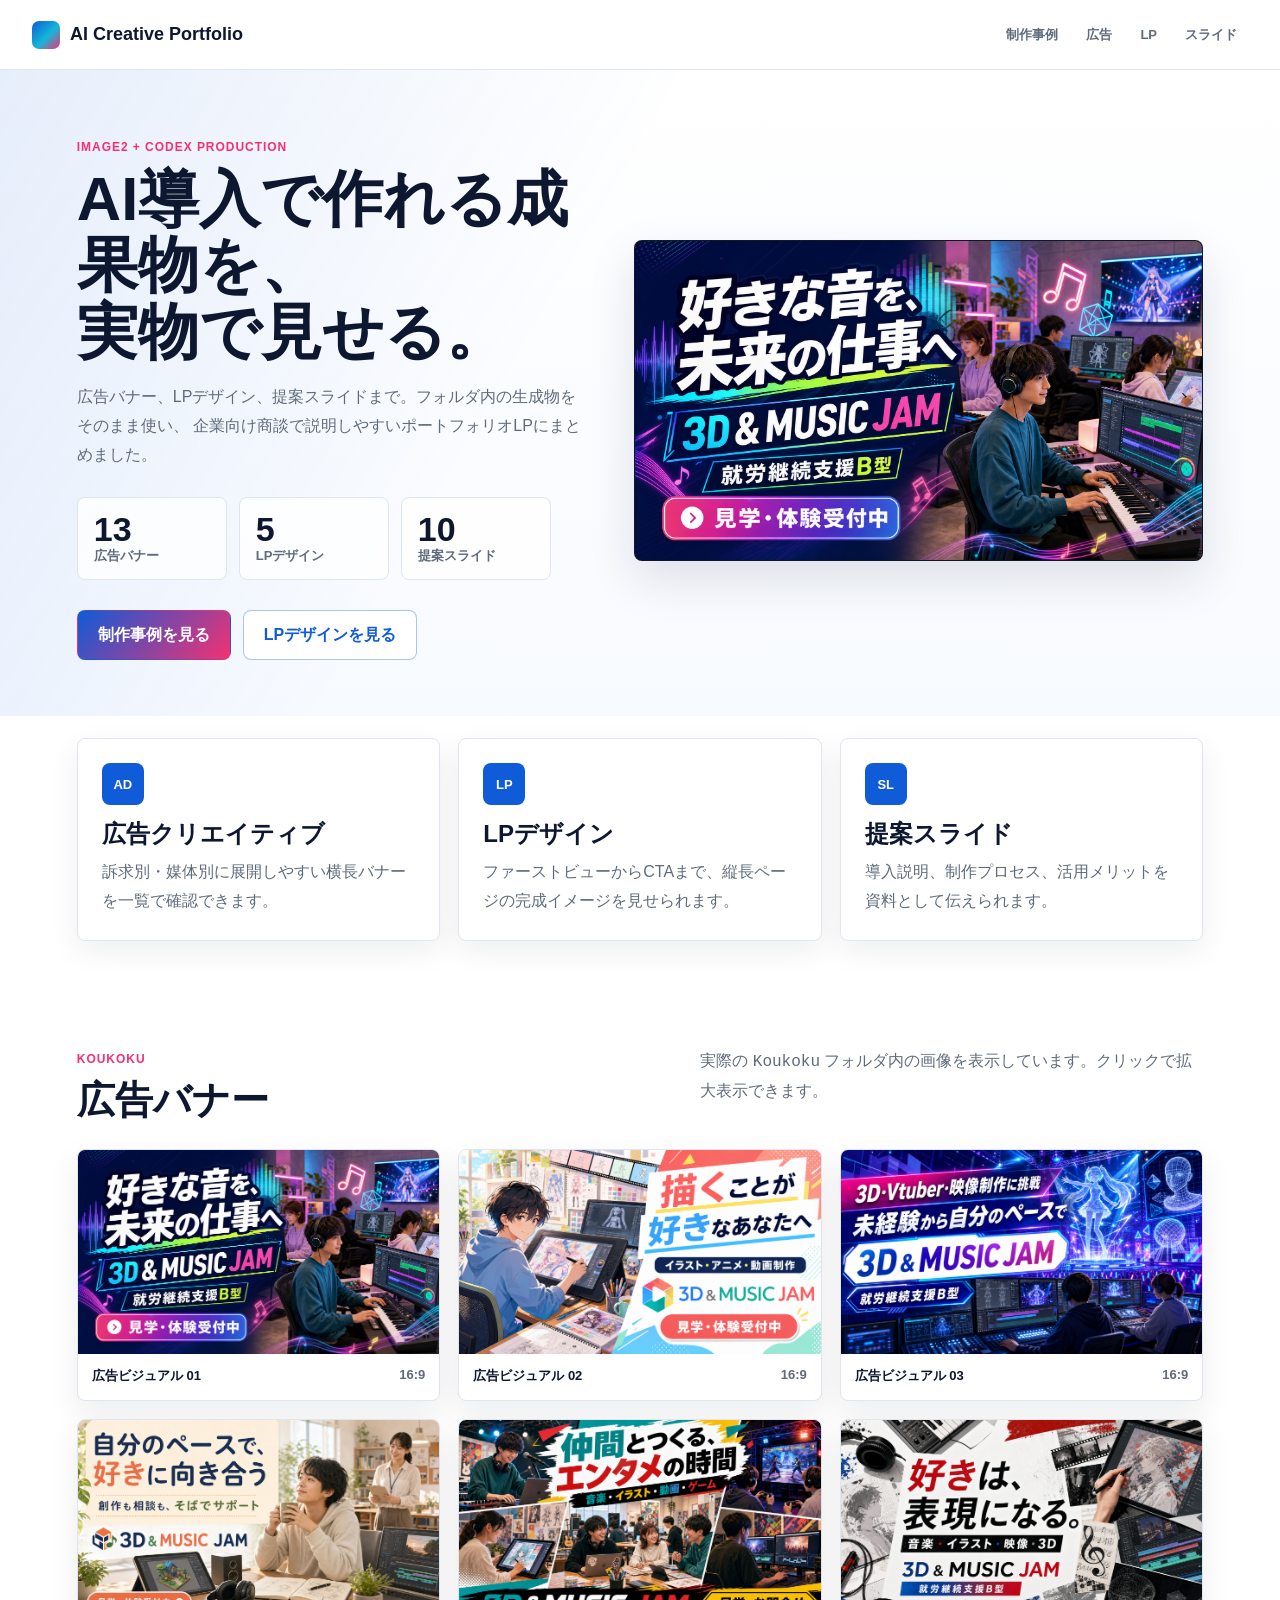
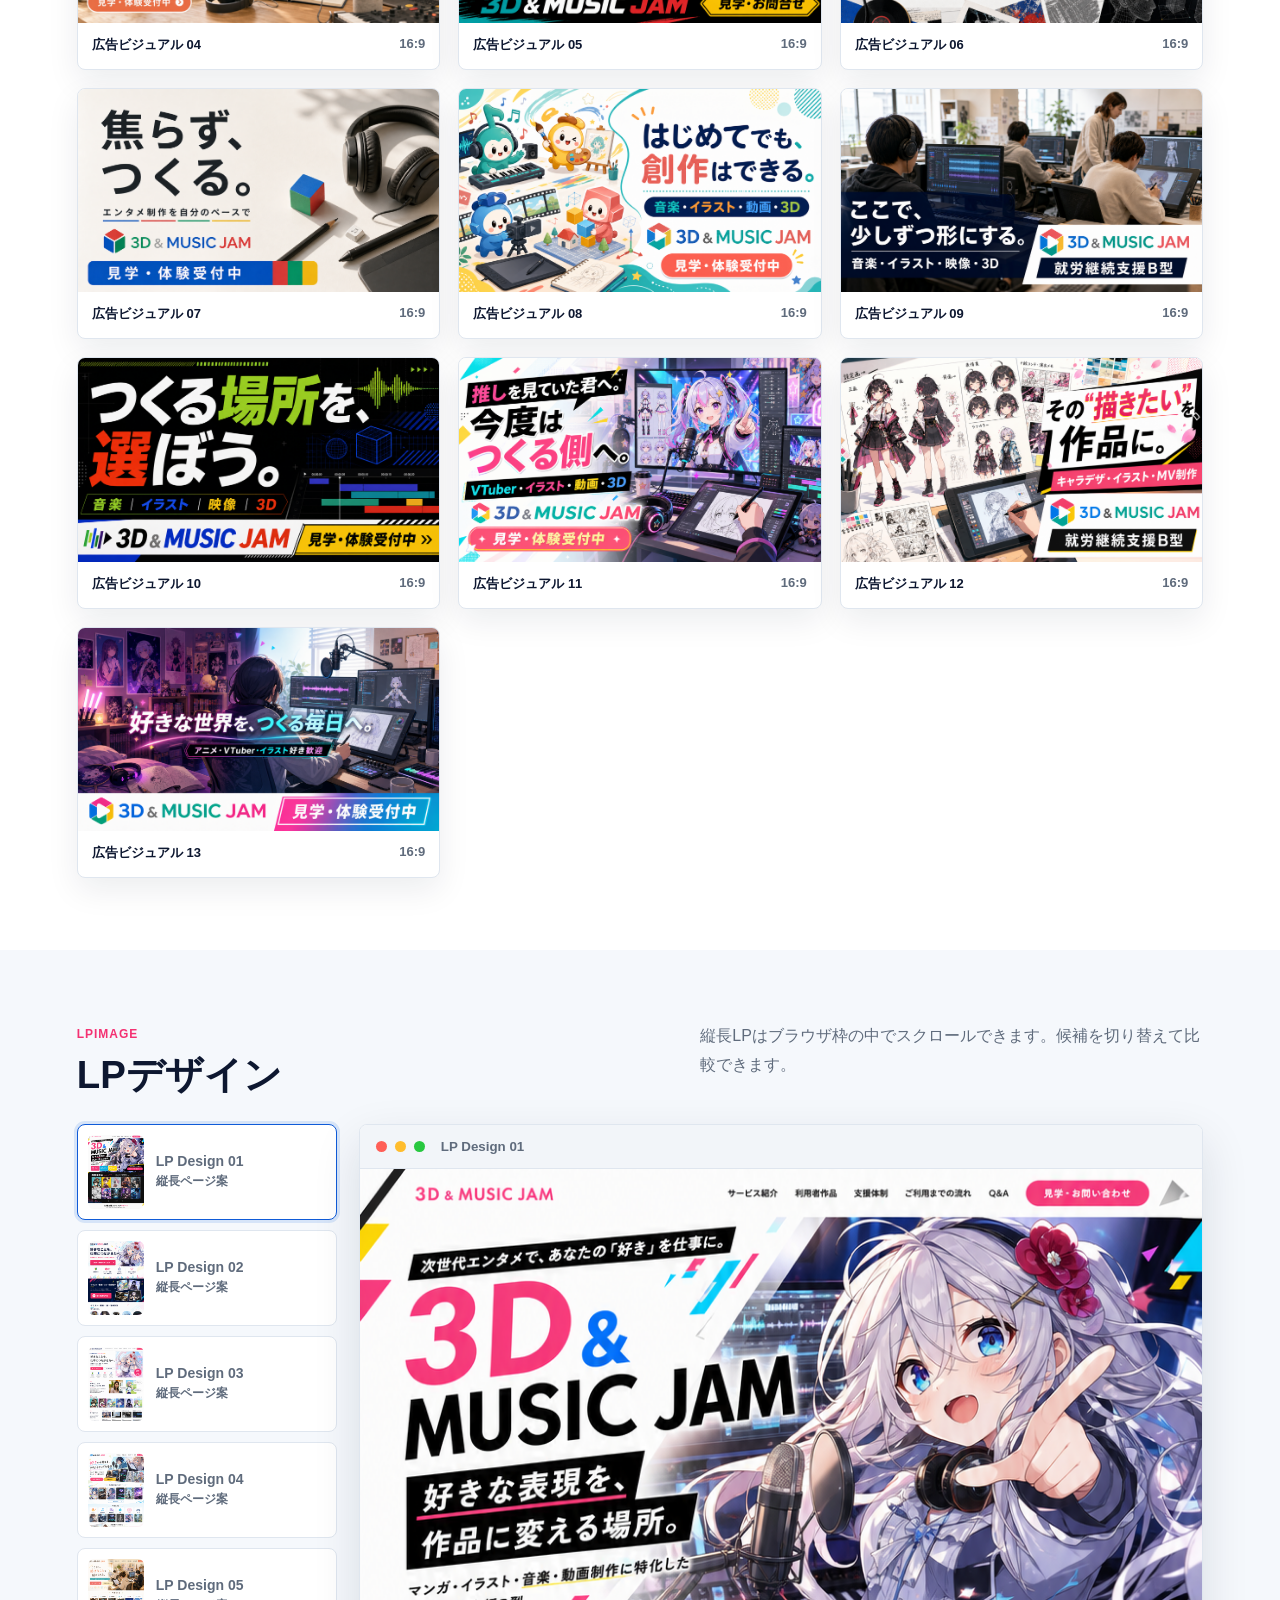
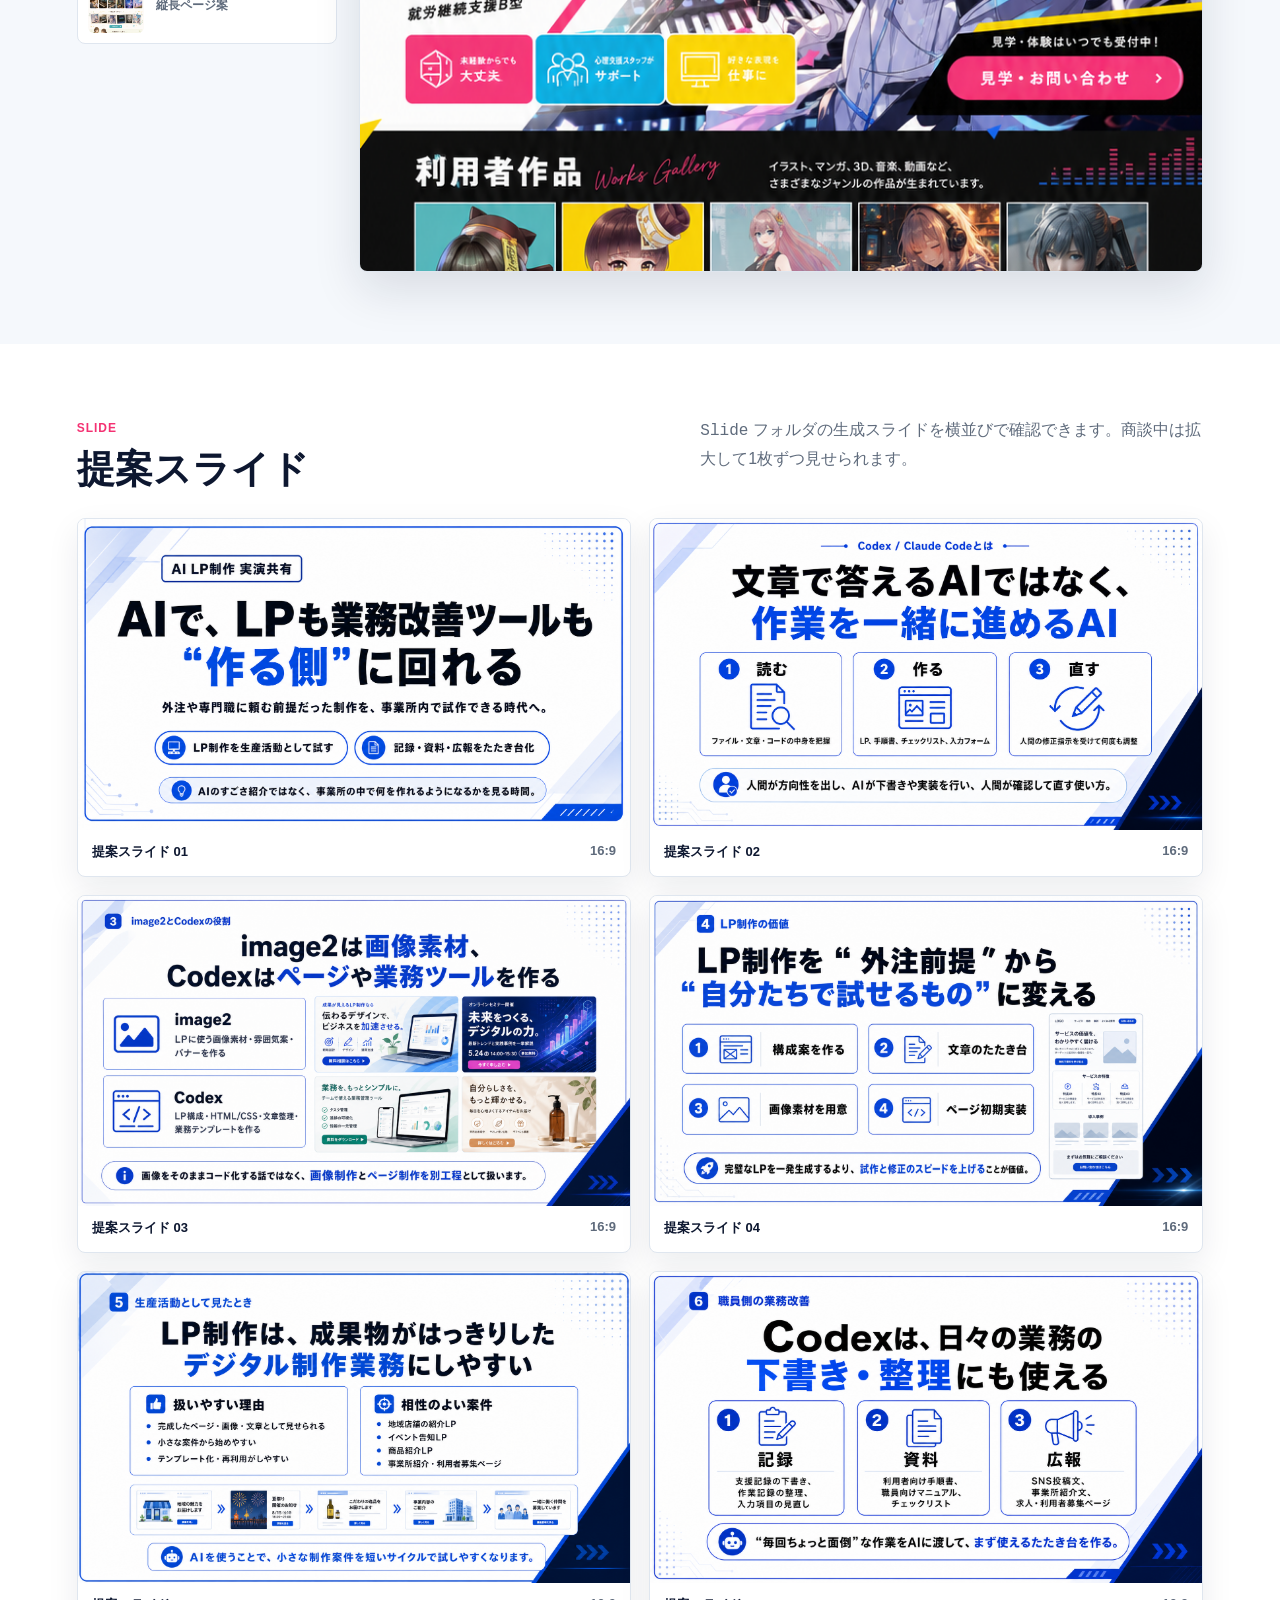
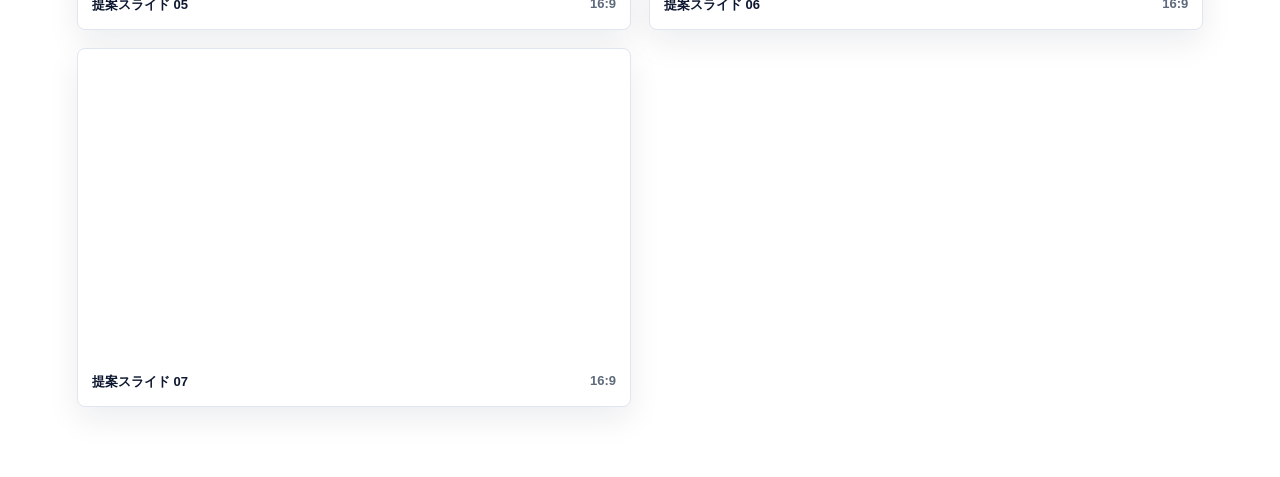
==== index.html @ 58f2212a "Add portfolio page for GitHub Pages" ====
<!doctype html>
<html lang="ja">
  <head>
    <meta charset="utf-8" />
    <meta name="viewport" content="width=device-width, initial-scale=1" />
    <title>AI Creative Portfolio | 生成成果物プレビュー</title>
    <link rel="stylesheet" href="./styles.css" />
  </head>
  <body>
    <header class="site-header">
      <a class="brand" href="#top" aria-label="AI Creative Portfolio">
        <span class="brand-mark"></span>
        <span>AI Creative Portfolio</span>
      </a>
      <nav class="nav" aria-label="ページ内ナビゲーション">
        <a href="#works">制作事例</a>
        <a href="#ads">広告</a>
        <a href="#lp">LP</a>
        <a href="#slides">スライド</a>
      </nav>
    </header>

    <main id="top">
      <section class="hero">
        <div class="hero-copy">
          <p class="eyebrow">Image2 + Codex Production</p>
          <h1>
            <span>AI導入で作れる成果物を、</span>
            <span>実物で見せる。</span>
          </h1>
          <p class="lead">
            広告バナー、LPデザイン、提案スライドまで。フォルダ内の生成物をそのまま使い、
            企業向け商談で説明しやすいポートフォリオLPにまとめました。
          </p>
          <div class="proof-grid" aria-label="成果物数">
            <div>
              <strong>13</strong>
              <span>広告バナー</span>
            </div>
            <div>
              <strong>5</strong>
              <span>LPデザイン</span>
            </div>
            <div>
              <strong>10</strong>
              <span>提案スライド</span>
            </div>
          </div>
          <div class="hero-actions">
            <a class="button primary" href="#works">制作事例を見る</a>
            <a class="button secondary" href="#lp">LPデザインを見る</a>
          </div>
        </div>

        <figure class="hero-visual">
          <img
            src="./Koukoku/ig_0d5743337ded92db016a002f4cf4f08191a73c2a82276c348d.png"
            alt="3D & MUSIC JAMの広告バナー生成例"
          />
        </figure>
      </section>

      <section class="overview" id="works" aria-label="制作カテゴリ">
        <article>
          <span class="category-icon">AD</span>
          <h2>広告クリエイティブ</h2>
          <p>訴求別・媒体別に展開しやすい横長バナーを一覧で確認できます。</p>
        </article>
        <article>
          <span class="category-icon">LP</span>
          <h2>LPデザイン</h2>
          <p>ファーストビューからCTAまで、縦長ページの完成イメージを見せられます。</p>
        </article>
        <article>
          <span class="category-icon">SL</span>
          <h2>提案スライド</h2>
          <p>導入説明、制作プロセス、活用メリットを資料として伝えられます。</p>
        </article>
      </section>

      <section class="section" id="ads">
        <div class="section-head">
          <div>
            <p class="eyebrow">Koukoku</p>
            <h2>広告バナー</h2>
          </div>
          <p>
            実際の <code>Koukoku</code> フォルダ内の画像を表示しています。クリックで拡大表示できます。
          </p>
        </div>
        <div class="ad-grid" id="adGrid"></div>
      </section>

      <section class="section split-section" id="lp">
        <div class="section-head">
          <div>
            <p class="eyebrow">LPImage</p>
            <h2>LPデザイン</h2>
          </div>
          <p>
            縦長LPはブラウザ枠の中でスクロールできます。候補を切り替えて比較できます。
          </p>
        </div>
        <div class="lp-workspace">
          <aside class="lp-selector" id="lpList" aria-label="LP候補一覧"></aside>
          <div class="browser-frame">
            <div class="browser-bar">
              <span></span><span></span><span></span>
              <small id="lpName">LP Design 01</small>
            </div>
            <div class="lp-scroll">
              <img id="lpPreview" alt="選択中のLPデザイン" />
            </div>
          </div>
        </div>
      </section>

      <section class="section" id="slides">
        <div class="section-head">
          <div>
            <p class="eyebrow">Slide</p>
            <h2>提案スライド</h2>
          </div>
          <p>
            <code>Slide</code> フォルダの生成スライドを横並びで確認できます。商談中は拡大して1枚ずつ見せられます。
          </p>
        </div>
        <div class="slide-grid" id="slideRail"></div>
      </section>

    </main>

    <dialog class="lightbox" id="lightbox">
      <button class="icon-button" id="closeLightbox" aria-label="閉じる">×</button>
      <img id="lightboxImage" alt="" />
      <p id="lightboxCaption"></p>
    </dialog>

    <script src="./script.js"></script>
  </body>
</html>
---- styles.css ----
:root {
  color-scheme: light;
  --ink: #0d1730;
  --muted: #5f6b7c;
  --line: #dfe6ef;
  --soft: #f5f8fc;
  --panel: #ffffff;
  --blue: #0f5bd8;
  --deep-blue: #082d79;
  --cyan: #12b8d8;
  --pink: #f43172;
  --green: #11946a;
  --shadow: 0 18px 48px rgba(13, 23, 48, 0.12);
}

* {
  box-sizing: border-box;
}

html {
  scroll-behavior: smooth;
}

body {
  margin: 0;
  color: var(--ink);
  font-family:
    Inter, "Helvetica Neue", Arial, "Hiragino Kaku Gothic ProN", "Yu Gothic",
    Meiryo, sans-serif;
  background: var(--soft);
  letter-spacing: 0;
}

img {
  display: block;
  max-width: 100%;
}

a {
  color: inherit;
  text-decoration: none;
}

.site-header {
  position: sticky;
  top: 0;
  z-index: 30;
  display: flex;
  align-items: center;
  justify-content: space-between;
  min-height: 70px;
  padding: 0 32px;
  background: rgba(255, 255, 255, 0.92);
  border-bottom: 1px solid var(--line);
  backdrop-filter: blur(16px);
}

.brand,
.nav,
.hero-actions,
.proof-grid,
.browser-bar {
  display: flex;
  align-items: center;
}

.brand {
  gap: 10px;
  font-size: 18px;
  font-weight: 900;
  letter-spacing: 0;
}

.brand-mark {
  width: 28px;
  height: 28px;
  border-radius: 7px;
  background: linear-gradient(135deg, var(--blue), var(--cyan) 55%, var(--pink));
}

.nav {
  gap: 6px;
}

.nav a {
  padding: 9px 11px;
  border-radius: 8px;
  color: var(--muted);
  font-size: 13px;
  font-weight: 800;
  white-space: nowrap;
}

.nav a:hover {
  color: var(--ink);
  background: #edf3fb;
}

.hero {
  display: grid;
  grid-template-columns: minmax(0, 0.95fr) minmax(420px, 1.05fr);
  gap: 42px;
  align-items: center;
  padding: 70px 6vw 56px;
  background:
    linear-gradient(120deg, rgba(15, 91, 216, 0.1), transparent 42%),
    linear-gradient(180deg, #ffffff 0%, #f7faff 100%);
}

.hero-copy {
  max-width: 760px;
}

.eyebrow {
  margin: 0 0 12px;
  color: var(--pink);
  font-size: 12px;
  font-weight: 900;
  letter-spacing: 0.08em;
  text-transform: uppercase;
}

h1,
h2,
h3,
p {
  margin-top: 0;
}

h1 {
  margin-bottom: 18px;
  font-size: clamp(38px, 4.8vw, 66px);
  line-height: 1.08;
  letter-spacing: 0;
}

h1 span {
  display: block;
}

h2 {
  margin-bottom: 0;
  font-size: clamp(28px, 3vw, 44px);
  line-height: 1.12;
  letter-spacing: 0;
}

.lead,
.section-head > p,
.overview p {
  color: var(--muted);
  font-size: 16px;
  line-height: 1.8;
}

.proof-grid {
  flex-wrap: wrap;
  gap: 12px;
  margin: 28px 0 30px;
}

.proof-grid div {
  min-width: 150px;
  padding: 14px 16px;
  background: rgba(255, 255, 255, 0.82);
  border: 1px solid var(--line);
  border-radius: 8px;
}

.proof-grid strong {
  display: block;
  font-size: 34px;
  line-height: 1;
}

.proof-grid span {
  color: var(--muted);
  font-size: 13px;
  font-weight: 800;
}

.hero-actions {
  flex-wrap: wrap;
  gap: 12px;
}

.button {
  display: inline-flex;
  align-items: center;
  justify-content: center;
  min-height: 50px;
  padding: 0 20px;
  border: 1px solid var(--line);
  border-radius: 8px;
  font-weight: 900;
}

.primary {
  color: #fff;
  background: linear-gradient(135deg, var(--blue), var(--pink));
  border-color: transparent;
}

.secondary {
  color: var(--blue);
  background: #fff;
  border-color: rgba(15, 91, 216, 0.35);
}

.hero-visual {
  margin: 0;
  overflow: hidden;
  background: #111827;
  border: 1px solid rgba(13, 23, 48, 0.12);
  border-radius: 8px;
  box-shadow: var(--shadow);
}

.hero-visual img {
  width: 100%;
  aspect-ratio: 16 / 9;
  object-fit: cover;
}

.overview {
  display: grid;
  grid-template-columns: repeat(3, minmax(0, 1fr));
  gap: 18px;
  padding: 22px 6vw 34px;
  background: #fff;
}

.overview article {
  min-height: 176px;
  padding: 24px;
  background: var(--panel);
  border: 1px solid var(--line);
  border-radius: 8px;
  box-shadow: 0 10px 30px rgba(13, 23, 48, 0.07);
}

.category-icon {
  display: inline-flex;
  align-items: center;
  justify-content: center;
  width: 42px;
  height: 42px;
  margin-bottom: 16px;
  color: #fff;
  background: var(--blue);
  border-radius: 8px;
  font-size: 13px;
  font-weight: 900;
}

.overview h2 {
  margin-bottom: 10px;
  font-size: 24px;
}

.overview p {
  margin-bottom: 0;
}

.section {
  padding: 72px 6vw;
  background: var(--soft);
}

.section:nth-of-type(odd) {
  background: #fff;
}

.section-head {
  display: grid;
  grid-template-columns: minmax(280px, 0.8fr) minmax(300px, 0.68fr);
  gap: 32px;
  align-items: end;
  margin-bottom: 28px;
}

.ad-grid,
.slide-grid {
  display: grid;
  gap: 18px;
}

.ad-grid {
  grid-template-columns: repeat(3, minmax(0, 1fr));
}

.slide-grid {
  grid-template-columns: repeat(2, minmax(0, 1fr));
}

.preview-card {
  overflow: hidden;
  background: var(--panel);
  border: 1px solid var(--line);
  border-radius: 8px;
  box-shadow: 0 12px 32px rgba(13, 23, 48, 0.08);
}

.preview-button {
  width: 100%;
  padding: 0;
  color: inherit;
  text-align: left;
  cursor: pointer;
  background: transparent;
  border: 0;
}

.preview-card img {
  width: 100%;
  aspect-ratio: 16 / 9;
  object-fit: cover;
}

.card-caption {
  display: flex;
  justify-content: space-between;
  gap: 14px;
  padding: 13px 14px 15px;
  color: var(--muted);
  font-size: 13px;
  font-weight: 800;
}

.card-caption span:first-child {
  color: var(--ink);
}

.lp-workspace {
  display: grid;
  grid-template-columns: 260px minmax(0, 1fr);
  gap: 22px;
  align-items: start;
}

.lp-selector {
  display: grid;
  gap: 10px;
}

.lp-choice {
  display: grid;
  grid-template-columns: 56px 1fr;
  gap: 12px;
  align-items: center;
  width: 100%;
  padding: 10px;
  color: inherit;
  cursor: pointer;
  background: #fff;
  border: 1px solid var(--line);
  border-radius: 8px;
  text-align: left;
}

.lp-choice.is-active {
  border-color: var(--blue);
  box-shadow: 0 0 0 3px rgba(15, 91, 216, 0.13);
}

.lp-choice img {
  width: 56px;
  height: 74px;
  object-fit: cover;
  object-position: top;
  border-radius: 6px;
}

.lp-choice strong,
.lp-choice span {
  display: block;
}

.lp-choice strong {
  margin-bottom: 4px;
  font-size: 14px;
}

.lp-choice span {
  color: var(--muted);
  font-size: 12px;
  font-weight: 800;
}

.browser-frame {
  overflow: hidden;
  background: #fff;
  border: 1px solid var(--line);
  border-radius: 8px;
  box-shadow: var(--shadow);
}

.browser-bar {
  gap: 8px;
  min-height: 44px;
  padding: 0 16px;
  background: #f2f5f9;
  border-bottom: 1px solid var(--line);
}

.browser-bar span {
  width: 11px;
  height: 11px;
  border-radius: 999px;
  background: #ff5f57;
}

.browser-bar span:nth-child(2) {
  background: #ffbd2e;
}

.browser-bar span:nth-child(3) {
  background: #28c840;
}

.browser-bar small {
  margin-left: 8px;
  color: var(--muted);
  font-weight: 900;
}

.lp-scroll {
  height: min(78vh, 820px);
  overflow: auto;
  background: #edf2f7;
}

.lp-scroll img {
  width: min(100%, 980px);
  margin: 0 auto;
  background: #fff;
  cursor: zoom-in;
}

.lightbox {
  width: min(94vw, 1360px);
  padding: 0;
  border: 0;
  border-radius: 8px;
  background: #111827;
  box-shadow: var(--shadow);
}

.lightbox::backdrop {
  background: rgba(7, 12, 22, 0.78);
}

.lightbox img {
  width: 100%;
  max-height: 82vh;
  object-fit: contain;
}

.lightbox p {
  margin: 0;
  padding: 14px 18px 18px;
  color: #fff;
  font-weight: 900;
}

.icon-button {
  position: absolute;
  top: 10px;
  right: 10px;
  z-index: 2;
  width: 42px;
  height: 42px;
  color: #fff;
  cursor: pointer;
  background: rgba(13, 23, 48, 0.74);
  border: 1px solid rgba(255, 255, 255, 0.22);
  border-radius: 999px;
  font-size: 30px;
  line-height: 1;
}

@media (max-width: 1080px) {
  .hero,
  .section-head,
  .lp-workspace {
    grid-template-columns: 1fr;
  }

  .hero {
    padding-top: 52px;
  }
}

@media (max-width: 860px) {
  .site-header {
    align-items: flex-start;
    flex-direction: column;
    gap: 10px;
    padding: 14px 20px;
  }

  .nav {
    width: 100%;
    overflow-x: auto;
  }

  .overview,
  .ad-grid,
  .slide-grid {
    grid-template-columns: 1fr;
  }

  .lp-selector {
    grid-template-columns: repeat(2, minmax(0, 1fr));
  }
}

@media (max-width: 620px) {
  .hero,
  .section,
  .overview {
    padding-left: 20px;
    padding-right: 20px;
  }

  h1 {
    font-size: 40px;
  }

  .proof-grid,
  .lp-selector {
    display: grid;
    grid-template-columns: 1fr;
  }

  .button {
    width: 100%;
  }
}
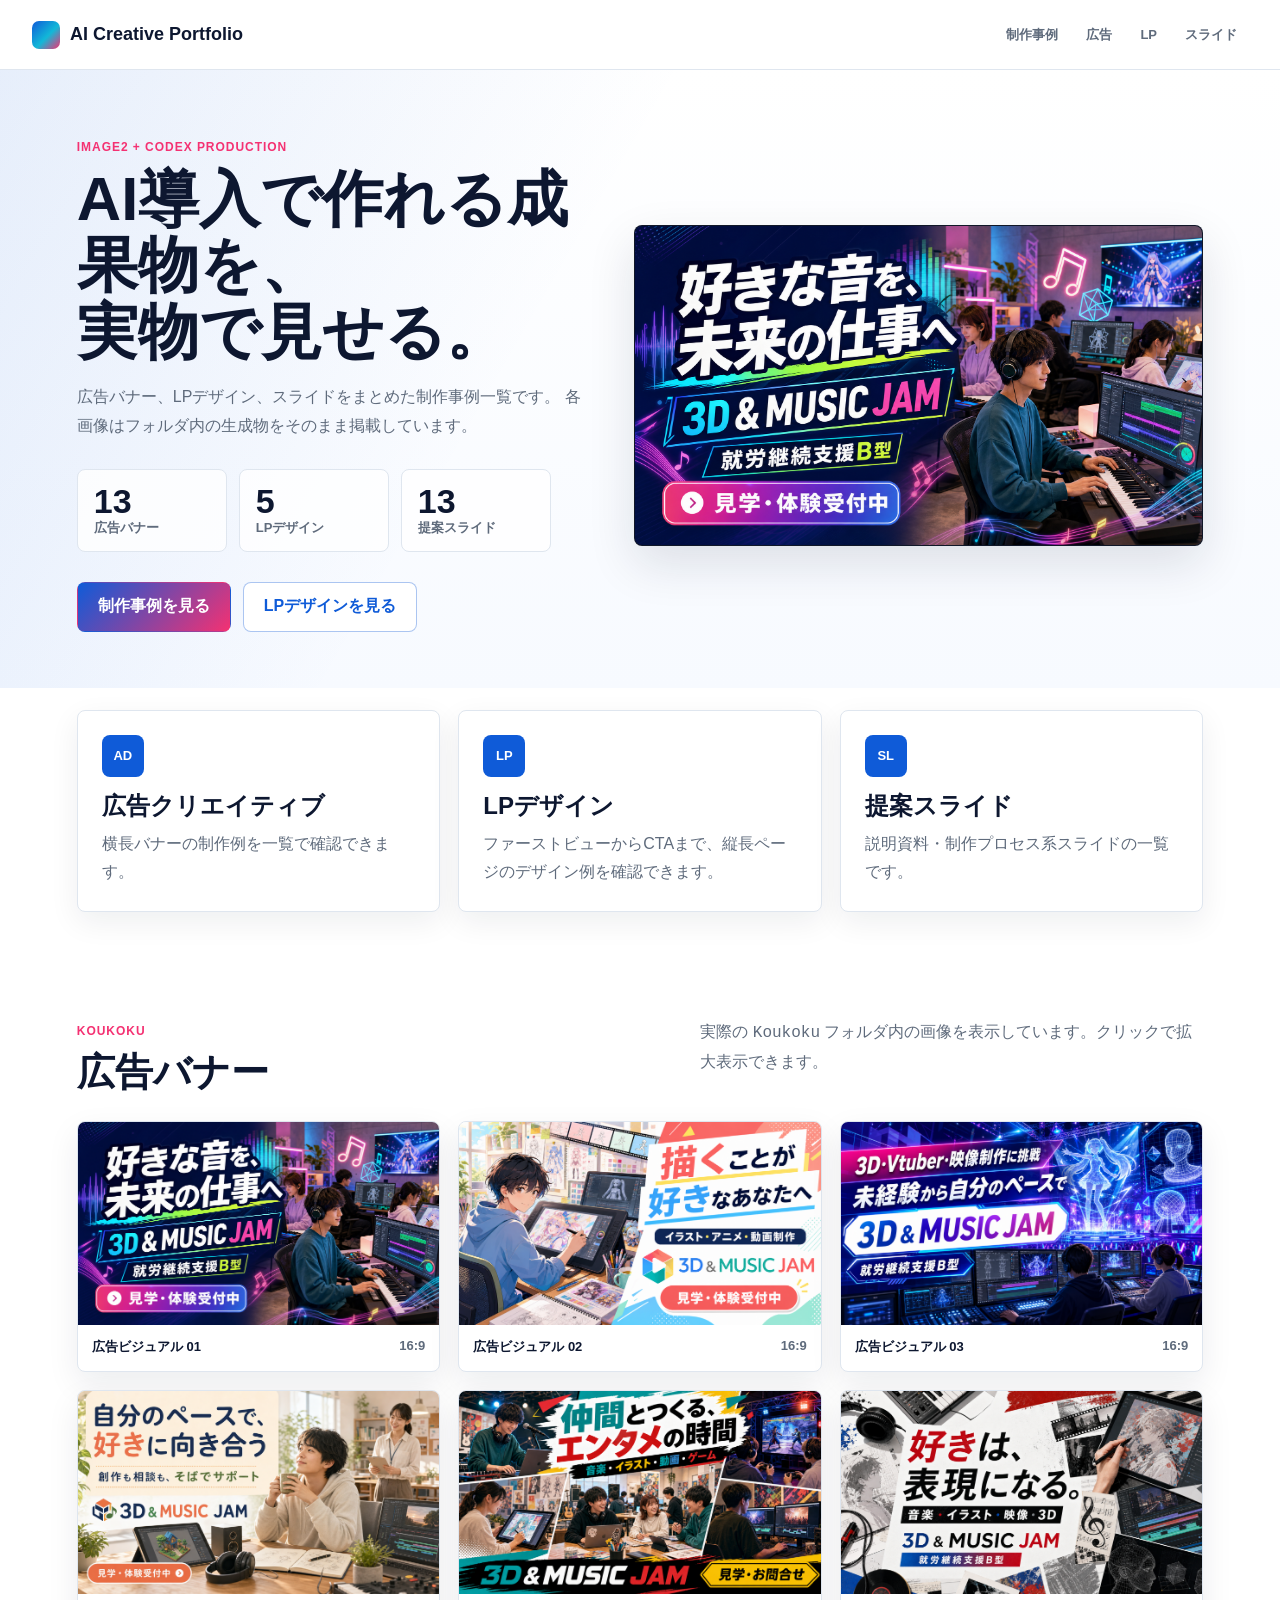
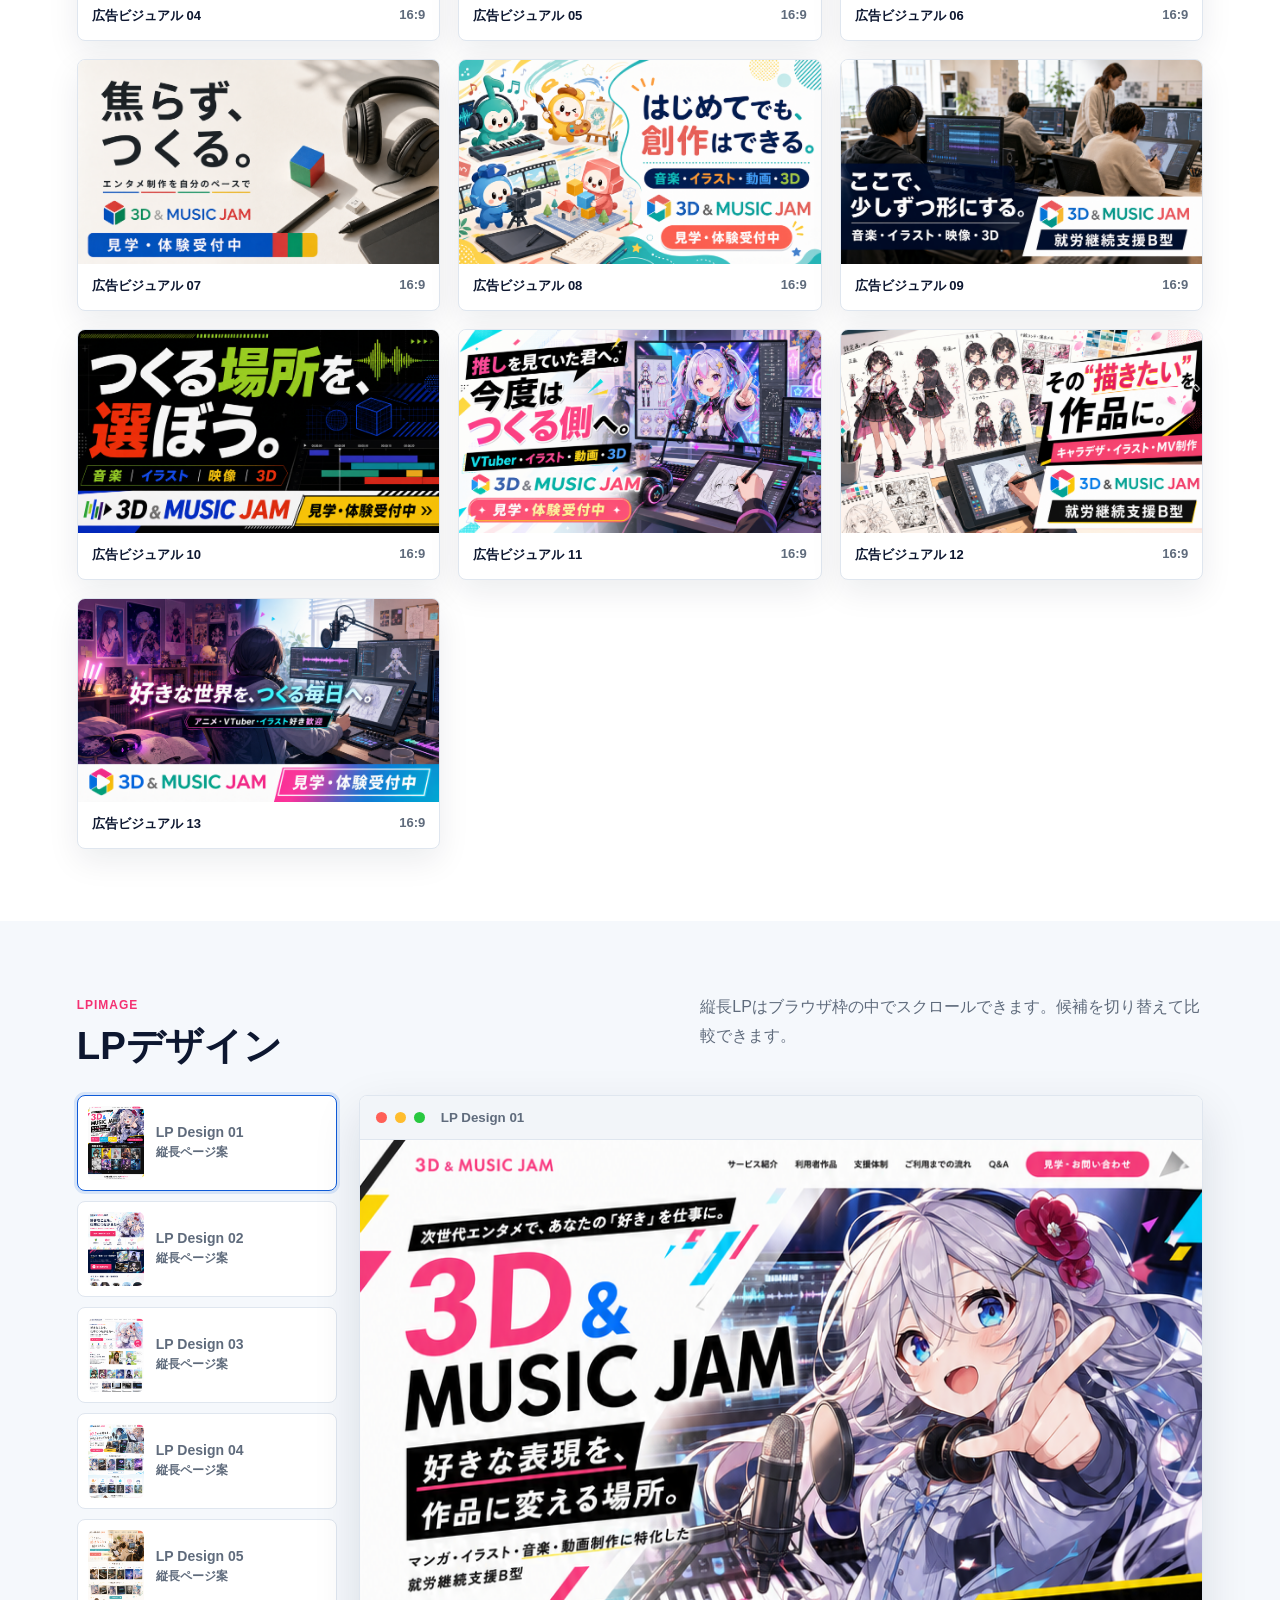
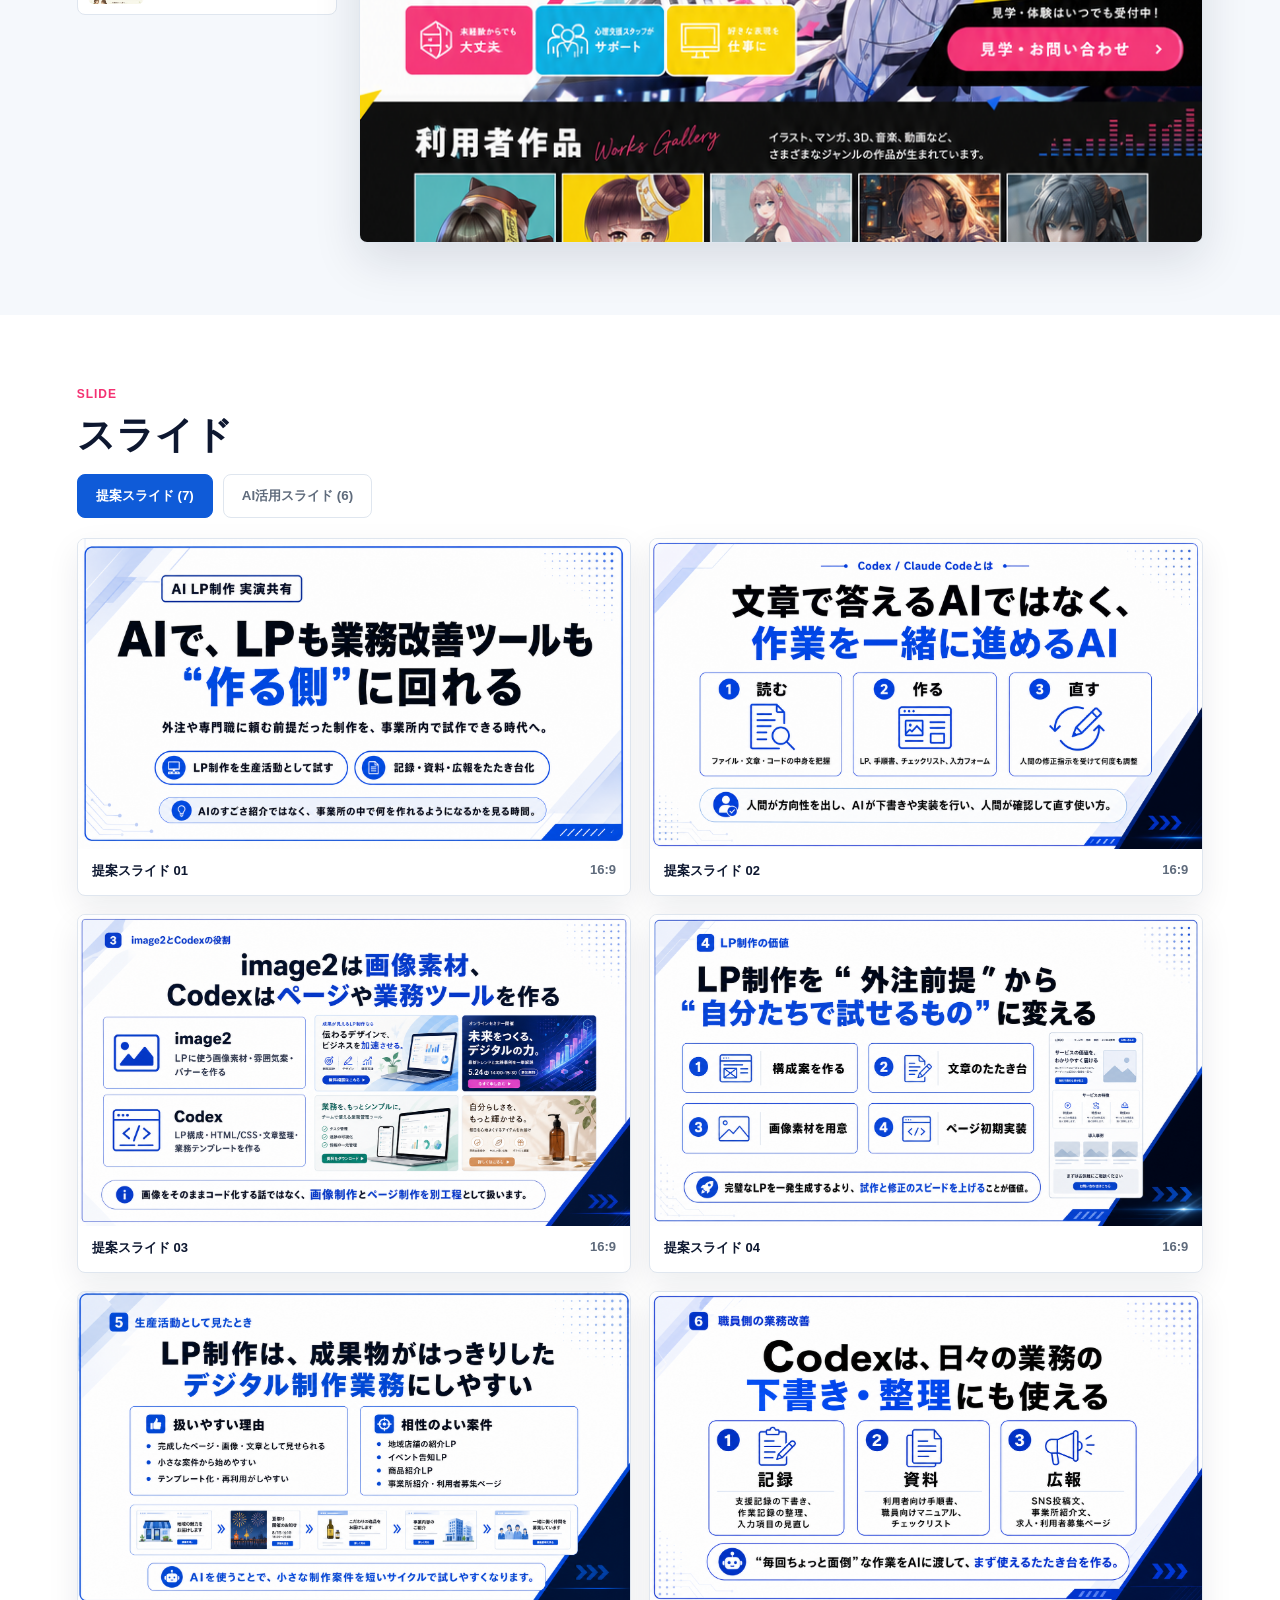
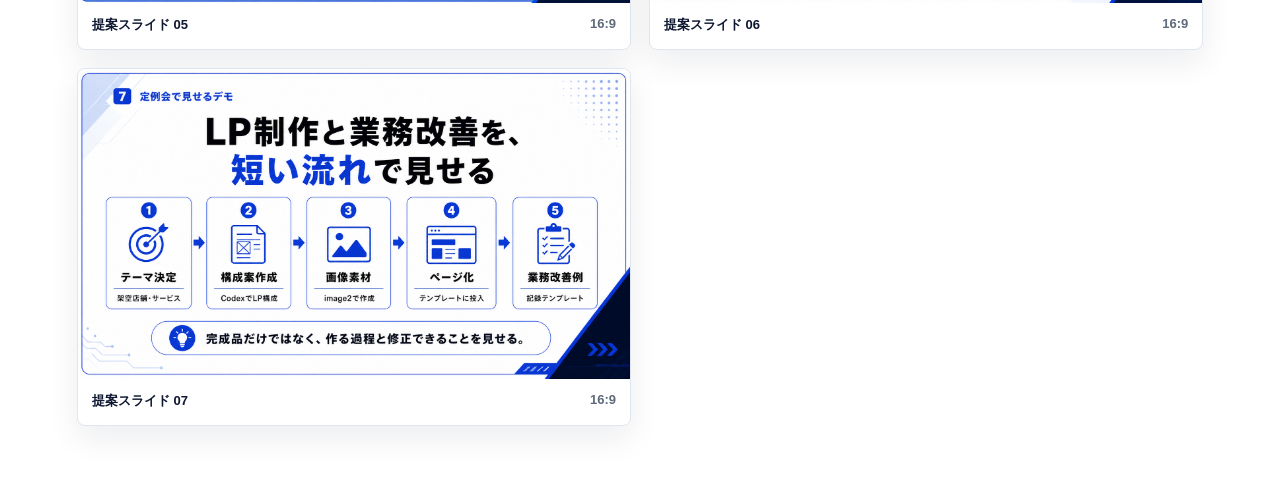
==== commit a35c2356: "Add tabbed slide portfolio sections" ====
--- a/index.html
+++ b/index.html
@@ -29,8 +29,8 @@
             <span>実物で見せる。</span>
           </h1>
           <p class="lead">
-            広告バナー、LPデザイン、提案スライドまで。フォルダ内の生成物をそのまま使い、
-            企業向け商談で説明しやすいポートフォリオLPにまとめました。
+            広告バナー、LPデザイン、スライドをまとめた制作事例一覧です。
+            各画像はフォルダ内の生成物をそのまま掲載しています。
           </p>
           <div class="proof-grid" aria-label="成果物数">
             <div>
@@ -42,7 +42,7 @@
               <span>LPデザイン</span>
             </div>
             <div>
-              <strong>10</strong>
+              <strong>13</strong>
               <span>提案スライド</span>
             </div>
           </div>
@@ -64,17 +64,17 @@
         <article>
           <span class="category-icon">AD</span>
           <h2>広告クリエイティブ</h2>
-          <p>訴求別・媒体別に展開しやすい横長バナーを一覧で確認できます。</p>
+          <p>横長バナーの制作例を一覧で確認できます。</p>
         </article>
         <article>
           <span class="category-icon">LP</span>
           <h2>LPデザイン</h2>
-          <p>ファーストビューからCTAまで、縦長ページの完成イメージを見せられます。</p>
+          <p>ファーストビューからCTAまで、縦長ページのデザイン例を確認できます。</p>
         </article>
         <article>
           <span class="category-icon">SL</span>
           <h2>提案スライド</h2>
-          <p>導入説明、制作プロセス、活用メリットを資料として伝えられます。</p>
+          <p>説明資料・制作プロセス系スライドの一覧です。</p>
         </article>
       </section>
 
@@ -116,15 +116,13 @@
       </section>
 
       <section class="section" id="slides">
-        <div class="section-head">
+        <div class="section-head compact-section-head">
           <div>
             <p class="eyebrow">Slide</p>
-            <h2>提案スライド</h2>
+            <h2>スライド</h2>
           </div>
-          <p>
-            <code>Slide</code> フォルダの生成スライドを横並びで確認できます。商談中は拡大して1枚ずつ見せられます。
-          </p>
         </div>
+        <div class="slide-tab-bar" id="slideDeckTabs" aria-label="スライド種別"></div>
         <div class="slide-grid" id="slideRail"></div>
       </section>
 
--- a/styles.css
+++ b/styles.css
@@ -279,6 +279,11 @@
   margin-bottom: 28px;
 }
 
+.compact-section-head {
+  grid-template-columns: 1fr;
+  margin-bottom: 18px;
+}
+
 .ad-grid,
 .slide-grid {
   display: grid;
@@ -291,6 +296,30 @@
 
 .slide-grid {
   grid-template-columns: repeat(2, minmax(0, 1fr));
+}
+
+.slide-tab-bar {
+  display: flex;
+  flex-wrap: wrap;
+  gap: 10px;
+  margin-bottom: 20px;
+}
+
+.slide-tab {
+  min-height: 44px;
+  padding: 0 18px;
+  color: var(--muted);
+  cursor: pointer;
+  background: #fff;
+  border: 1px solid var(--line);
+  border-radius: 8px;
+  font-weight: 900;
+}
+
+.slide-tab.is-active {
+  color: #fff;
+  background: var(--blue);
+  border-color: var(--blue);
 }
 
 .preview-card {
